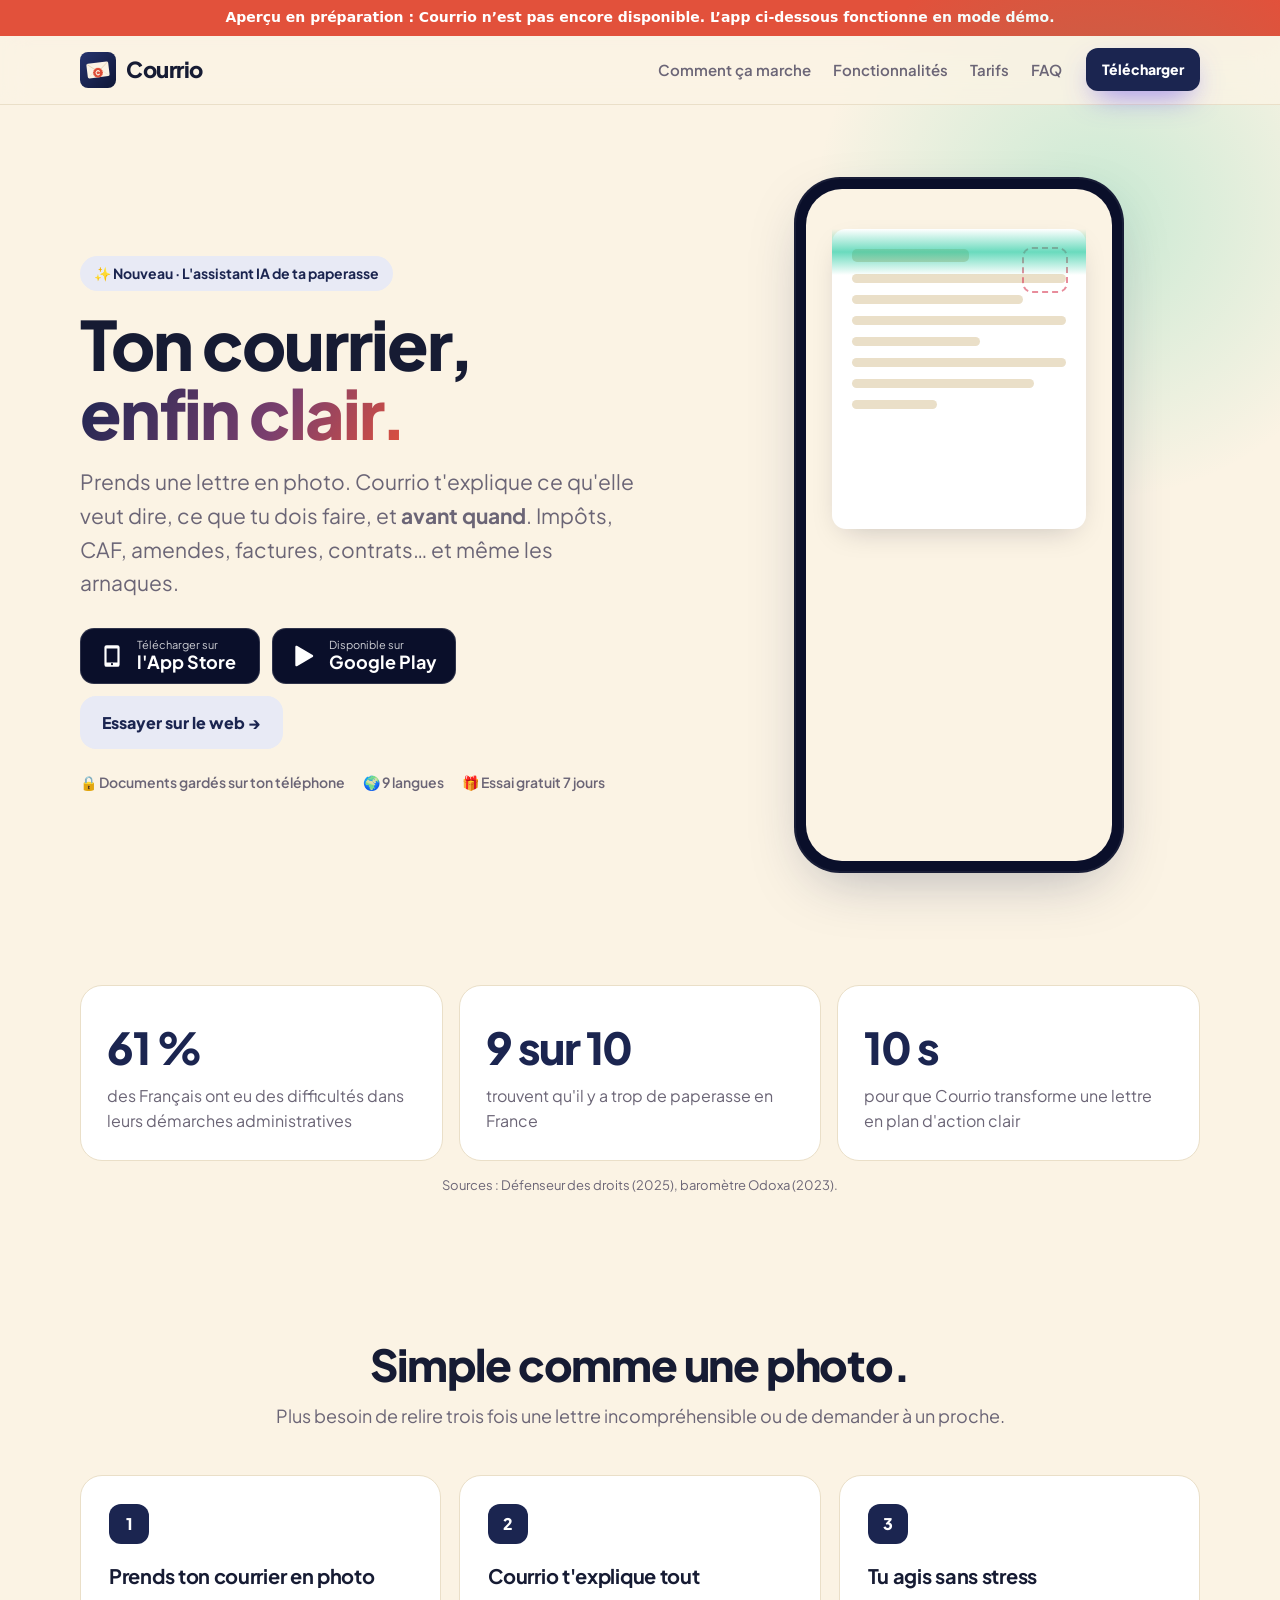
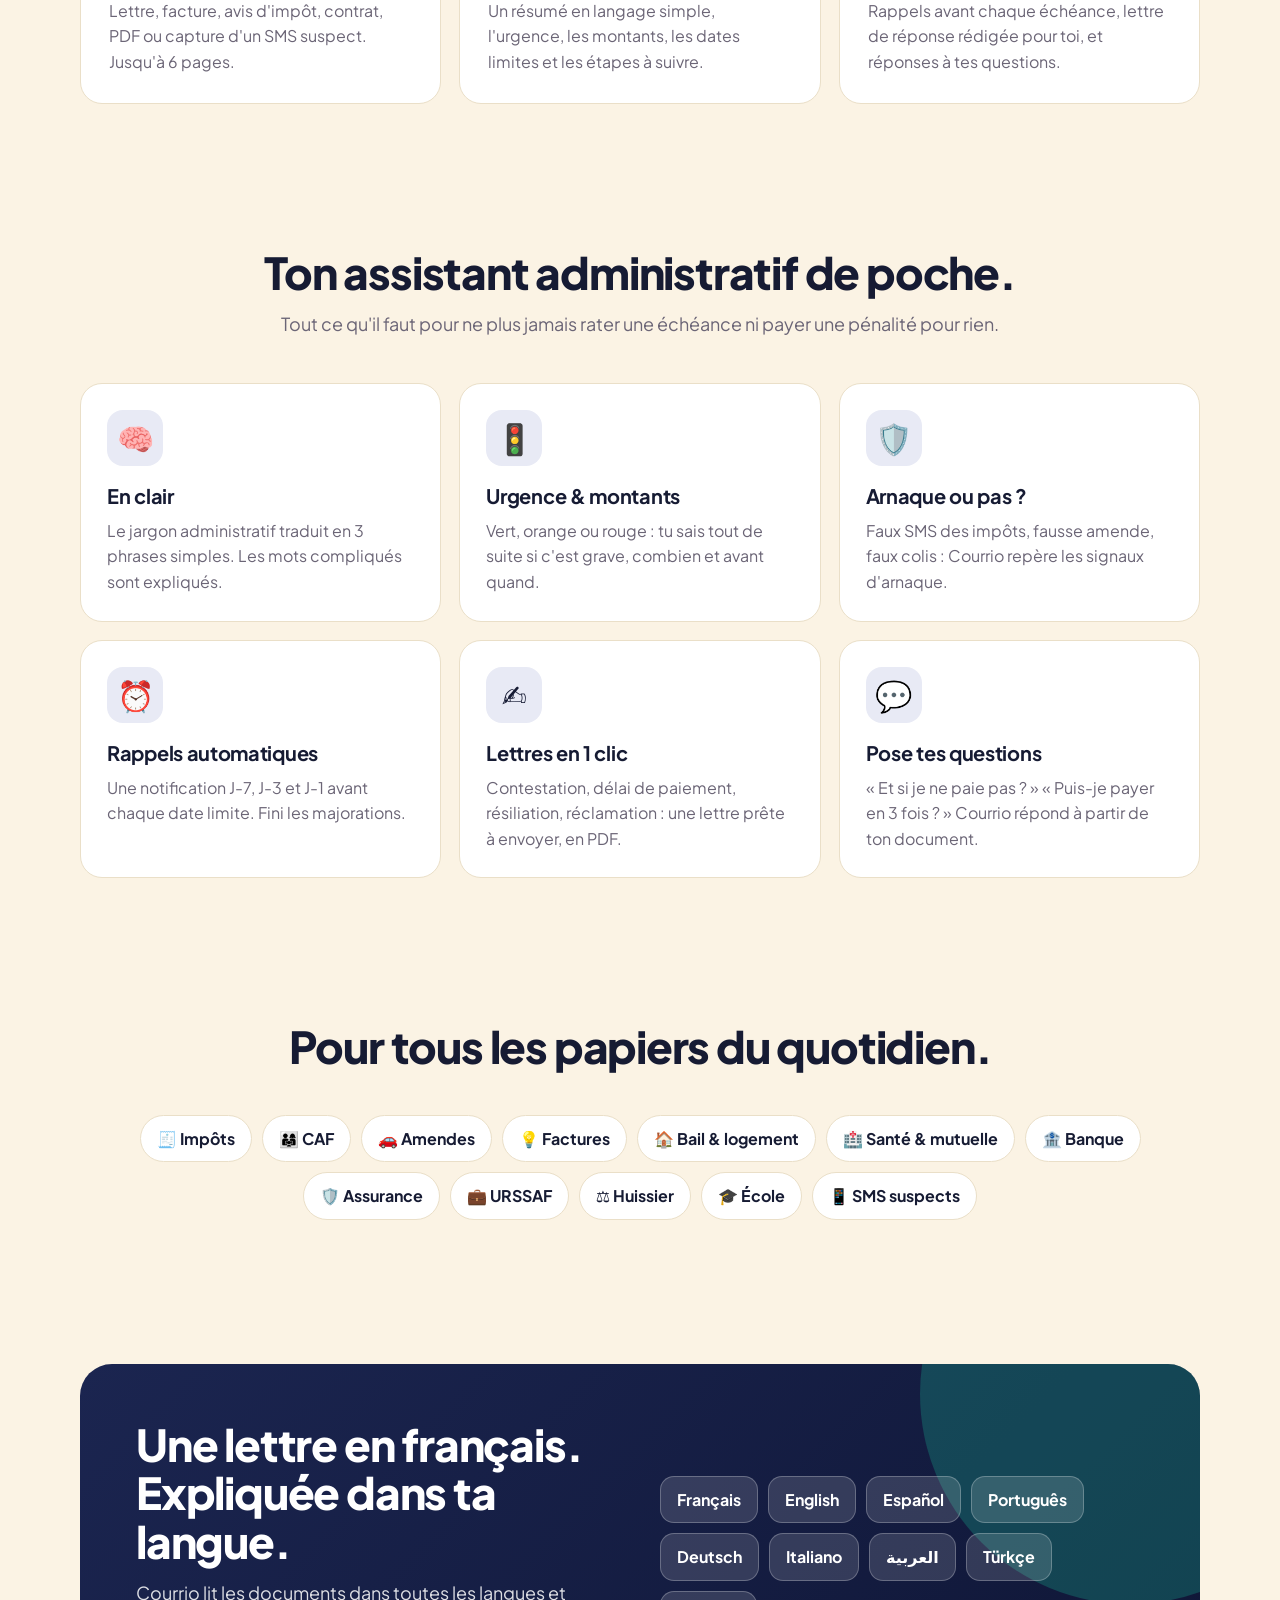
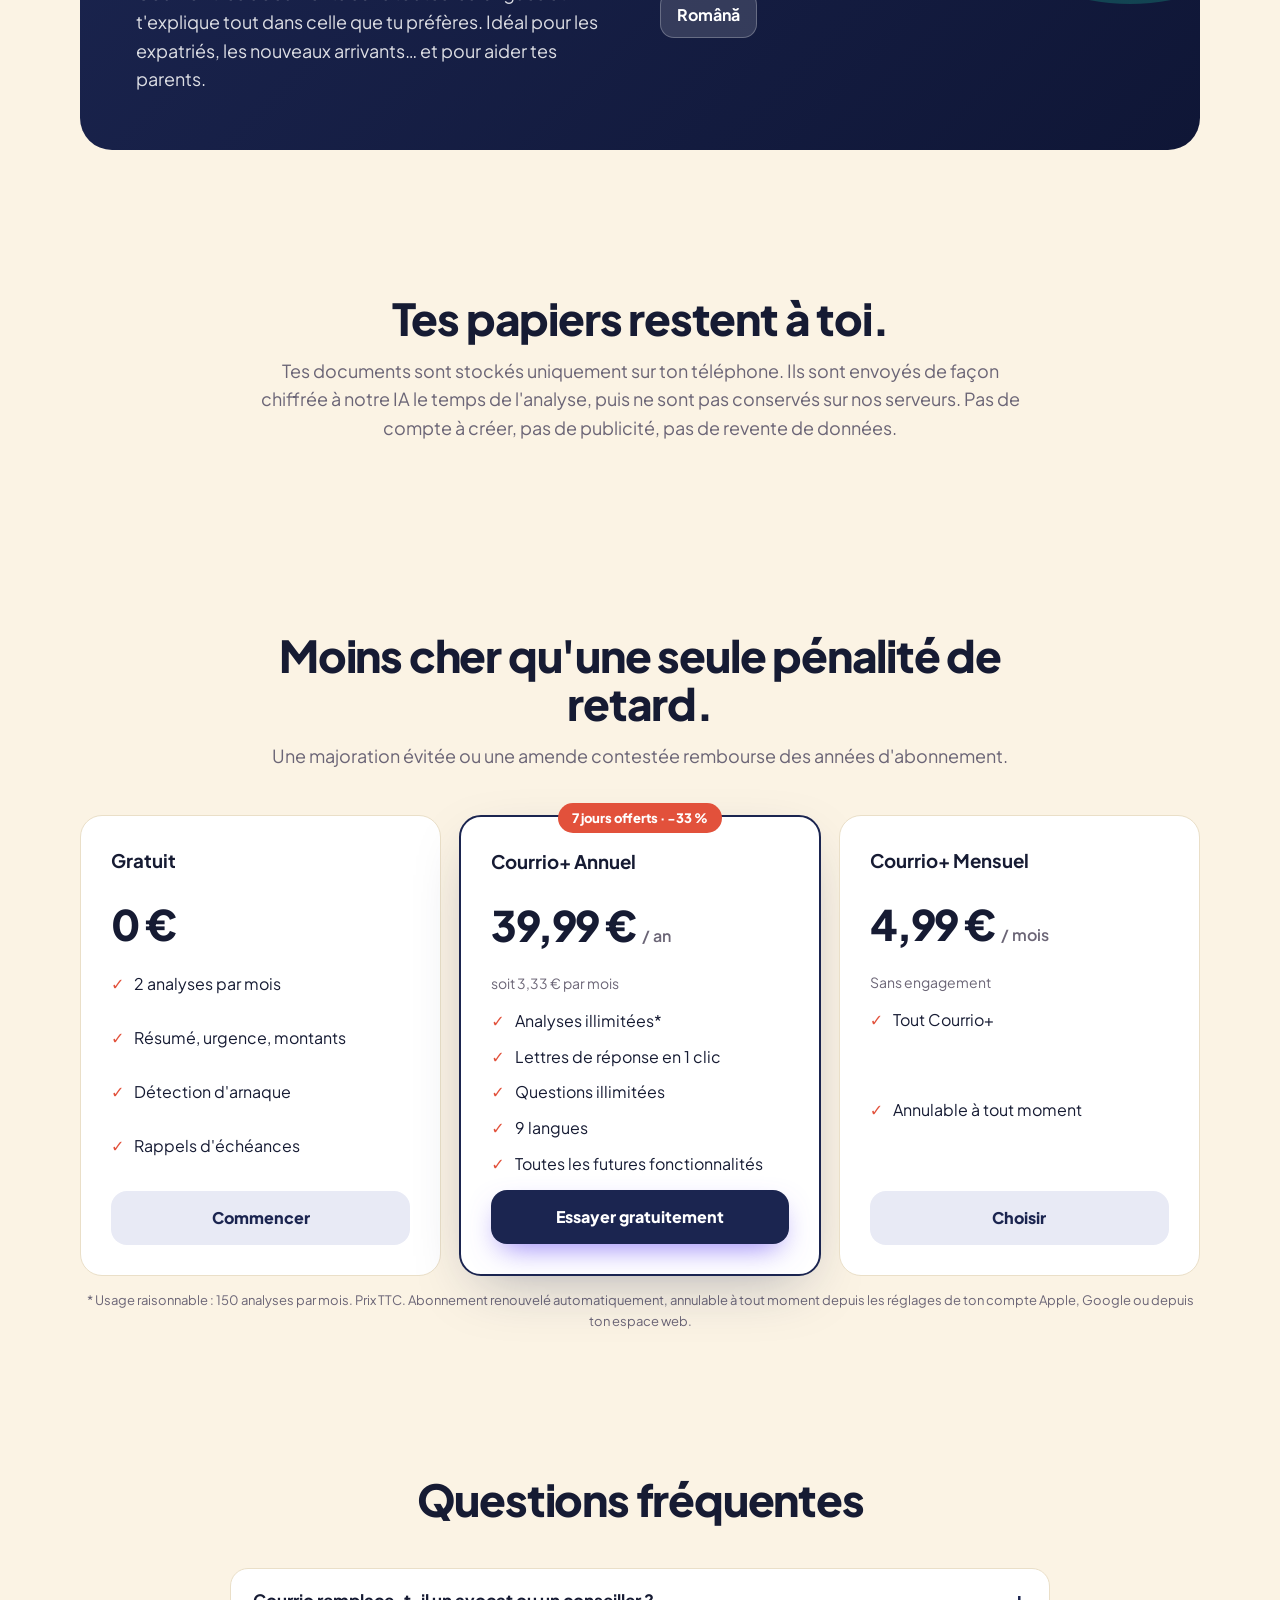
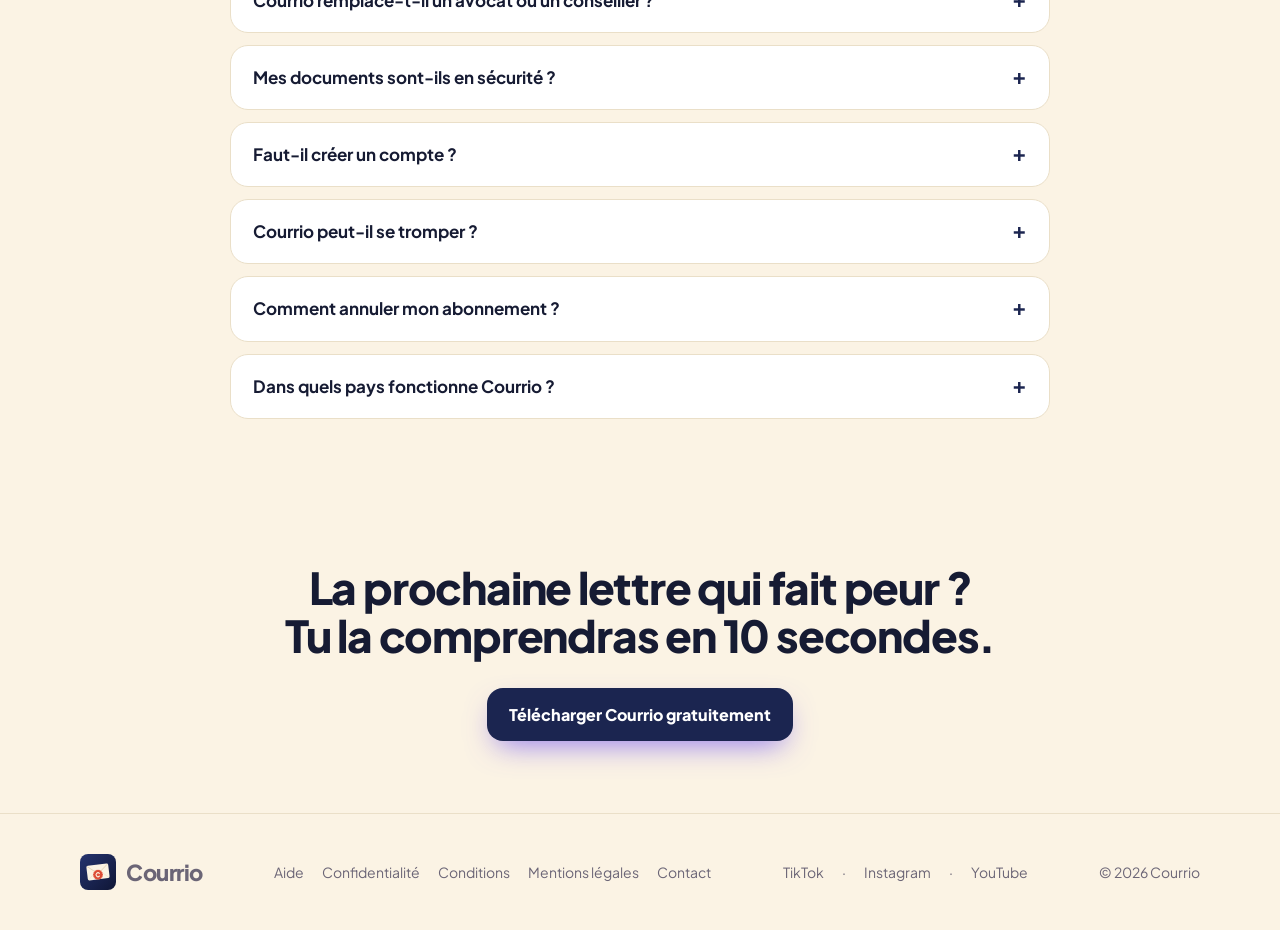
==== index.html @ bc6d3dfc "Aperçu du 31/10/2026 (courrio c8ed101)" ====
<!doctype html>
<html lang="fr">
<head>
  <meta name="robots" content="noindex, nofollow">
  <meta charset="utf-8">
  <meta name="viewport" content="width=device-width, initial-scale=1">
  <title>Courrio — Ton courrier, enfin clair</title>
  <meta name="description" content="Prends ton courrier en photo : Courrio t'explique ce qu'il veut dire, ce que tu dois faire et avant quand. Impôts, CAF, amendes, factures, contrats, arnaques. Rappels et lettres de réponse en 1 clic.">
  <meta name="theme-color" content="#1B2550">
  <link rel="icon" href="assets/logo.svg" type="image/svg+xml">
  <link rel="apple-touch-icon" href="assets/icon-180.png">
  <link rel="canonical" href="https://courrio.app/">
  <meta property="og:type" content="website">
  <meta property="og:title" content="Courrio — Ton courrier, enfin clair">
  <meta property="og:description" content="Une photo de ta lettre, et Courrio t'explique tout en 10 secondes : quoi faire, combien, avant quand. Anti-arnaque inclus.">
  <meta property="og:url" content="https://courrio.app/">
  <meta property="og:image" content="https://courrio.app/assets/og-image.png">
  <meta name="twitter:card" content="summary_large_image">
  <link rel="preconnect" href="https://fonts.googleapis.com">
  <link rel="preconnect" href="https://fonts.gstatic.com" crossorigin>
  <link href="https://fonts.googleapis.com/css2?family=Plus+Jakarta+Sans:wght@400;600;700;800&display=swap" rel="stylesheet">
  <link rel="stylesheet" href="assets/style.css">
  <script type="application/ld+json">
  {
    "@context": "https://schema.org",
    "@type": "SoftwareApplication",
    "name": "Courrio",
    "operatingSystem": "iOS, Android, Web",
    "applicationCategory": "ProductivityApplication",
    "description": "Assistant IA qui explique ton courrier administratif, détecte les arnaques, te rappelle les échéances et rédige tes lettres de réponse.",
    "offers": [
      { "@type": "Offer", "price": "4.99", "priceCurrency": "EUR", "name": "Courrio+ mensuel" },
      { "@type": "Offer", "price": "39.99", "priceCurrency": "EUR", "name": "Courrio+ annuel" }
    ]
  }
  </script>
</head>
<body>
<div style="background:#E2513B;color:#fff;text-align:center;padding:8px 12px;font:600 14px/1.4 system-ui,sans-serif">Aperçu en préparation : Courrio n’est pas encore disponible. L’app ci-dessous fonctionne en mode démo.</div>
  <header class="nav">
    <div class="container">
      <a class="brand" href="./"><img src="assets/logo.svg" alt="">Courrio</a>
      <nav class="nav-links" aria-label="Navigation principale">
        <a href="#comment">Comment ça marche</a>
        <a href="#fonctionnalites">Fonctionnalités</a>
        <a href="#tarifs">Tarifs</a>
        <a href="#faq">FAQ</a>
      </nav>
      <a class="btn btn-primary btn-small" href="#telecharger">Télécharger</a>
    </div>
  </header>

  <main>
    <section class="hero">
      <div class="container">
        <div>
          <span class="eyebrow">✨ Nouveau · L'assistant IA de ta paperasse</span>
          <h1>Ton courrier,<br><em>enfin clair.</em></h1>
          <p class="lead">Prends une lettre en photo. Courrio t'explique ce qu'elle veut dire, ce que tu dois faire, et <strong>avant quand</strong>. Impôts, CAF, amendes, factures, contrats… et même les arnaques.</p>
          <div class="cta-row" id="telecharger">
            <a class="store" href="https://apps.apple.com/app/idXXXXXXXXXX" data-store="ios">
              <svg viewBox="0 0 24 24" fill="currentColor" aria-hidden="true"><path d="M7 2h10a2 2 0 0 1 2 2v16a2 2 0 0 1-2 2H7a2 2 0 0 1-2-2V4a2 2 0 0 1 2-2zm0 3v13h10V5H7zm4 14.5a1 1 0 1 0 2 0 1 1 0 0 0-2 0z"/></svg>
              <span><small>Télécharger sur</small><strong>l'App Store</strong></span>
            </a>
            <a class="store" href="https://play.google.com/store/apps/details?id=com.ovailo.courrio" data-store="android">
              <svg viewBox="0 0 24 24" fill="currentColor" aria-hidden="true"><path d="M4 3.5v17a1 1 0 0 0 1.5.86L20 12.86a1 1 0 0 0 0-1.72L5.5 2.64A1 1 0 0 0 4 3.5z"/></svg>
              <span><small>Disponible sur</small><strong>Google Play</strong></span>
            </a>
            <a class="btn btn-ghost" href="app/">Essayer sur le web →</a>
          </div>
          <div class="trust">
            <span>🔒 Documents gardés sur ton téléphone</span>
            <span>🌍 9 langues</span>
            <span>🎁 Essai gratuit 7 jours</span>
          </div>
        </div>

        <div class="phone" aria-label="Aperçu animé de l'application Courrio">
          <div class="screen">
            <div class="letter" aria-hidden="true">
              <div class="stamp"></div>
              <div class="l h"></div><div class="l"></div><div class="l" style="width:80%"></div><div class="l"></div>
              <div class="l" style="width:60%"></div><div class="l"></div><div class="l" style="width:85%"></div><div class="l" style="width:40%"></div>
            </div>
            <div class="beam" aria-hidden="true"></div>
            <div class="result">
              <div class="card"><span class="pill red">● Urgent</span><b>Avis de contravention</b>Tu as été flashé à 58 km/h au lieu de 50. Paie vite : 90 € au lieu de 135 €.</div>
              <div class="card"><b>À payer</b><span class="amount">90,00 €</span><br>avant le 8 novembre · dans 10 jours</div>
              <div class="card"><b>Ce que tu dois faire</b>✅ Vérifie la photo sur antai.gouv.fr<br>✅ Paie en ligne avec le n° de télépaiement</div>
              <div class="card"><span class="pill green">● Aucun signe d'arnaque</span><b>🔔 Rappel activé</b>J-7, J-3 et J-1</div>
            </div>
          </div>
        </div>
      </div>
    </section>

    <section class="reveal">
      <div class="container">
        <div class="stats">
          <div class="stat"><strong>61 %</strong><span>des Français ont eu des difficultés dans leurs démarches administratives</span></div>
          <div class="stat"><strong>9 sur 10</strong><span>trouvent qu'il y a trop de paperasse en France</span></div>
          <div class="stat"><strong>10 s</strong><span>pour que Courrio transforme une lettre en plan d'action clair</span></div>
        </div>
        <p class="source">Sources : Défenseur des droits (2025), baromètre Odoxa (2023).</p>
      </div>
    </section>

    <section id="comment" class="reveal">
      <div class="container">
        <div class="section-title">
          <h2>Simple comme une photo.</h2>
          <p>Plus besoin de relire trois fois une lettre incompréhensible ou de demander à un proche.</p>
        </div>
        <div class="steps">
          <div class="step"><h3>Prends ton courrier en photo</h3><p>Lettre, facture, avis d'impôt, contrat, PDF ou capture d'un SMS suspect. Jusqu'à 6 pages.</p></div>
          <div class="step"><h3>Courrio t'explique tout</h3><p>Un résumé en langage simple, l'urgence, les montants, les dates limites et les étapes à suivre.</p></div>
          <div class="step"><h3>Tu agis sans stress</h3><p>Rappels avant chaque échéance, lettre de réponse rédigée pour toi, et réponses à tes questions.</p></div>
        </div>
      </div>
    </section>

    <section id="fonctionnalites" class="reveal">
      <div class="container">
        <div class="section-title">
          <h2>Ton assistant administratif de poche.</h2>
          <p>Tout ce qu'il faut pour ne plus jamais rater une échéance ni payer une pénalité pour rien.</p>
        </div>
        <div class="features">
          <div class="feature"><div class="ico">🧠</div><h3>En clair</h3><p>Le jargon administratif traduit en 3 phrases simples. Les mots compliqués sont expliqués.</p></div>
          <div class="feature"><div class="ico">🚦</div><h3>Urgence & montants</h3><p>Vert, orange ou rouge : tu sais tout de suite si c'est grave, combien et avant quand.</p></div>
          <div class="feature"><div class="ico">🛡️</div><h3>Arnaque ou pas ?</h3><p>Faux SMS des impôts, fausse amende, faux colis : Courrio repère les signaux d'arnaque.</p></div>
          <div class="feature"><div class="ico">⏰</div><h3>Rappels automatiques</h3><p>Une notification J-7, J-3 et J-1 avant chaque date limite. Fini les majorations.</p></div>
          <div class="feature"><div class="ico">✍️</div><h3>Lettres en 1 clic</h3><p>Contestation, délai de paiement, résiliation, réclamation : une lettre prête à envoyer, en PDF.</p></div>
          <div class="feature"><div class="ico">💬</div><h3>Pose tes questions</h3><p>« Et si je ne paie pas ? » « Puis-je payer en 3 fois ? » Courrio répond à partir de ton document.</p></div>
        </div>
      </div>
    </section>

    <section class="reveal">
      <div class="container">
        <div class="section-title">
          <h2>Pour tous les papiers du quotidien.</h2>
        </div>
        <div class="chips">
          <span class="chip">🧾 Impôts</span><span class="chip">👨‍👩‍👧 CAF</span><span class="chip">🚗 Amendes</span><span class="chip">💡 Factures</span>
          <span class="chip">🏠 Bail & logement</span><span class="chip">🏥 Santé & mutuelle</span><span class="chip">🏦 Banque</span><span class="chip">🛡️ Assurance</span>
          <span class="chip">💼 URSSAF</span><span class="chip">⚖️ Huissier</span><span class="chip">🎓 École</span><span class="chip">📱 SMS suspects</span>
        </div>
      </div>
    </section>

    <section class="reveal">
      <div class="container">
        <div class="band">
          <div>
            <h2>Une lettre en français. Expliquée dans ta langue.</h2>
            <p>Courrio lit les documents dans toutes les langues et t'explique tout dans celle que tu préfères. Idéal pour les expatriés, les nouveaux arrivants… et pour aider tes parents.</p>
          </div>
          <div class="langs">
            <span>Français</span><span>English</span><span>Español</span><span>Português</span><span>Deutsch</span>
            <span>Italiano</span><span>العربية</span><span>Türkçe</span><span>Română</span>
          </div>
        </div>
      </div>
    </section>

    <section class="reveal">
      <div class="container">
        <div class="section-title">
          <h2>Tes papiers restent à toi.</h2>
          <p>Tes documents sont stockés uniquement sur ton téléphone. Ils sont envoyés de façon chiffrée à notre IA le temps de l'analyse, puis ne sont pas conservés sur nos serveurs. Pas de compte à créer, pas de publicité, pas de revente de données.</p>
        </div>
      </div>
    </section>

    <section id="tarifs" class="reveal">
      <div class="container">
        <div class="section-title">
          <h2>Moins cher qu'une seule pénalité de retard.</h2>
          <p>Une majoration évitée ou une amende contestée rembourse des années d'abonnement.</p>
        </div>
        <div class="pricing">
          <div class="plan">
            <h3>Gratuit</h3>
            <div class="price">0 €</div>
            <ul><li>2 analyses par mois</li><li>Résumé, urgence, montants</li><li>Détection d'arnaque</li><li>Rappels d'échéances</li></ul>
            <a class="btn btn-ghost" href="#telecharger">Commencer</a>
          </div>
          <div class="plan best">
            <span class="tag">7 jours offerts · −33 %</span>
            <h3>Courrio+ Annuel</h3>
            <div class="price">39,99 € <small>/ an</small></div>
            <p class="muted">soit 3,33 € par mois</p>
            <ul><li>Analyses illimitées*</li><li>Lettres de réponse en 1 clic</li><li>Questions illimitées</li><li>9 langues</li><li>Toutes les futures fonctionnalités</li></ul>
            <a class="btn btn-primary" href="#telecharger">Essayer gratuitement</a>
          </div>
          <div class="plan">
            <h3>Courrio+ Mensuel</h3>
            <div class="price">4,99 € <small>/ mois</small></div>
            <p class="muted">Sans engagement</p>
            <ul><li>Tout Courrio+</li><li>Annulable à tout moment</li></ul>
            <a class="btn btn-ghost" href="#telecharger">Choisir</a>
          </div>
        </div>
        <p class="source">* Usage raisonnable : 150 analyses par mois. Prix TTC. Abonnement renouvelé automatiquement, annulable à tout moment depuis les réglages de ton compte Apple, Google ou depuis ton espace web.</p>
      </div>
    </section>

    <section id="faq" class="reveal">
      <div class="container">
        <div class="section-title"><h2>Questions fréquentes</h2></div>
        <div class="faq">
          <details><summary>Courrio remplace-t-il un avocat ou un conseiller ?</summary><p>Non. Courrio t'aide à comprendre tes documents et à agir, mais ne donne pas de conseil juridique. Pour les situations graves (tribunal, dettes importantes, titre de séjour), Courrio t'oriente vers les bons interlocuteurs gratuits comme France Services.</p></details>
          <details><summary>Mes documents sont-ils en sécurité ?</summary><p>Oui. Ils restent sur ton téléphone. Lors d'une analyse, l'image est envoyée de façon chiffrée à notre fournisseur d'IA, qui ne l'utilise pas pour entraîner ses modèles, et nous ne la conservons pas sur nos serveurs.</p></details>
          <details><summary>Faut-il créer un compte ?</summary><p>Non, tu peux commencer immédiatement. Ton abonnement est lié à ton compte Apple ou Google, et tu peux le restaurer sur un nouvel appareil.</p></details>
          <details><summary>Courrio peut-il se tromper ?</summary><p>Comme toute IA, Courrio peut faire des erreurs, surtout si la photo est floue. Il indique son niveau de confiance et ce qu'il faut vérifier. Vérifie toujours les dates et montants importants sur le document original.</p></details>
          <details><summary>Comment annuler mon abonnement ?</summary><p>En deux clics dans les réglages de ton compte Apple (Abonnements) ou Google Play (Paiements et abonnements). Sur le web, depuis le lien reçu par e-mail. Tu gardes l'accès jusqu'à la fin de la période payée.</p></details>
          <details><summary>Dans quels pays fonctionne Courrio ?</summary><p>Courrio est optimisé pour les courriers français, belges, suisses et canadiens, mais comprend les documents de tous les pays et dans toutes les langues.</p></details>
        </div>
      </div>
    </section>

    <section class="final reveal">
      <div class="container">
        <h2>La prochaine lettre qui fait peur ?<br>Tu la comprendras en 10 secondes.</h2>
        <div class="cta-row">
          <a class="btn btn-primary" href="#telecharger">Télécharger Courrio gratuitement</a>
        </div>
      </div>
    </section>
  </main>

  <footer>
    <div class="container">
      <a class="brand" href="./"><img src="assets/logo.svg" alt="">Courrio</a>
      <nav aria-label="Liens légaux">
        <a href="aide.html">Aide</a>
        <a href="confidentialite.html">Confidentialité</a>
        <a href="conditions.html">Conditions</a>
        <a href="mentions-legales.html">Mentions légales</a>
        <a href="mailto:support@courrio.app">Contact</a>
      </nav>
      <nav class="socials-text" aria-label="Réseaux sociaux">
        <a href="https://www.tiktok.com/@courrio.app">TikTok</a> ·
        <a href="https://www.instagram.com/courrio.app">Instagram</a> ·
        <a href="https://www.youtube.com/@courrioapp">YouTube</a>
      </nav>
      <span>© 2026 Courrio</span>
    </div>
  </footer>

  <script>
    // Reveal sections on scroll.
    const io = new IntersectionObserver((entries) => {
      entries.forEach((e) => { if (e.isIntersecting) { e.target.classList.add('in'); io.unobserve(e.target); } });
    }, { threshold: 0.12 });
    document.querySelectorAll('.reveal').forEach((el) => io.observe(el));

    // Point visitors to the right store for their phone.
    const ua = navigator.userAgent;
    const platform = /iPhone|iPad|iPod/.test(ua) ? 'ios' : /Android/.test(ua) ? 'android' : null;
    if (platform) document.querySelectorAll('[data-store]').forEach((a) => { if (a.dataset.store !== platform) a.style.display = 'none'; });
  </script>
</body>
</html>
---- assets/style.css ----
:root {
  --encre: #1b2550;
  --encre-deep: #0f1636;
  --encre-soft: #e8eaf5;
  --cire: #e2513b;
  --amber: #f2a33a;
  --coral: #d9415a;
  --bg: #fbf3e4;
  --surface: #ffffff;
  --surface-alt: #f5ebd9;
  --border: #eadfc8;
  --text: #161b33;
  --muted: #6b6576;
  --shadow: 0 20px 60px -20px rgba(27, 37, 80, 0.35);
  --radius: 22px;
  color-scheme: light;
}

@media (prefers-color-scheme: dark) {
  :root {
    --bg: #0a0f2a;
    --surface: #141a3a;
    --surface-alt: #1c2350;
    --border: #273061;
    --text: #f7f1e6;
    --muted: #a9adc8;
    --encre-soft: #232b5a;
    --shadow: 0 20px 60px -20px rgba(0, 0, 0, 0.6);
    color-scheme: dark;
  }
}

* { box-sizing: border-box; margin: 0; padding: 0; }
html { scroll-behavior: smooth; }
body {
  font-family: 'Plus Jakarta Sans', system-ui, -apple-system, 'Segoe UI', Roboto, sans-serif;
  background: var(--bg);
  color: var(--text);
  line-height: 1.6;
  -webkit-font-smoothing: antialiased;
  overflow-x: hidden;
}
a { color: inherit; }
img { max-width: 100%; display: block; }
.container { width: min(1120px, 100% - 32px); margin-inline: auto; }

/* Nav */
.nav { position: sticky; top: 0; z-index: 20; backdrop-filter: blur(14px); background: color-mix(in srgb, var(--bg) 82%, transparent); border-bottom: 1px solid var(--border); }
.nav .container { display: flex; align-items: center; gap: 24px; height: 68px; }
.brand { display: flex; align-items: center; gap: 10px; font-weight: 800; font-size: 22px; text-decoration: none; letter-spacing: -0.5px; }
.brand img { width: 36px; height: 36px; }
.nav-links { display: flex; gap: 22px; margin-left: auto; }
.nav-links a { text-decoration: none; color: var(--muted); font-weight: 600; font-size: 15px; }
.nav-links a:hover { color: var(--text); }
@media (max-width: 760px) { .nav-links { display: none; } .nav .btn { margin-left: auto; } }

/* Buttons */
.btn { display: inline-flex; align-items: center; justify-content: center; gap: 10px; padding: 14px 22px; border-radius: 16px; font-weight: 800; font-size: 16px; text-decoration: none; border: 0; cursor: pointer; transition: transform 0.15s ease, box-shadow 0.15s ease; }
.btn:hover { transform: translateY(-2px); }
.btn-primary { background: var(--encre); color: #fff; box-shadow: 0 12px 30px -10px rgba(91, 61, 245, 0.7); }
.btn-ghost { background: var(--encre-soft); color: var(--encre); }
@media (prefers-color-scheme: dark) { .btn-ghost { color: #f2a08f; } }
.btn-small { padding: 10px 16px; font-size: 14px; border-radius: 12px; }

.store { display: inline-flex; align-items: center; gap: 12px; padding: 10px 18px; border-radius: 14px; background: #0a0f2a; color: #fff; text-decoration: none; border: 1px solid rgba(255, 255, 255, 0.15); min-width: 180px; }
.store svg { width: 26px; height: 26px; flex-shrink: 0; }
.store small { display: block; font-size: 11px; opacity: 0.8; line-height: 1.1; }
.store strong { display: block; font-size: 18px; line-height: 1.2; }

/* Hero */
.hero { padding: 72px 0 40px; position: relative; }
.hero::before { content: ''; position: absolute; inset: -200px -10% auto auto; width: 620px; height: 620px; background: radial-gradient(circle, rgba(25, 199, 154, 0.22), transparent 65%); pointer-events: none; }
.hero .container { display: grid; grid-template-columns: 1.1fr 0.9fr; gap: 48px; align-items: center; }
@media (max-width: 900px) { .hero .container { grid-template-columns: 1fr; } .hero { padding-top: 40px; } }
.eyebrow { display: inline-flex; align-items: center; gap: 8px; padding: 6px 14px; border-radius: 999px; background: var(--encre-soft); color: var(--encre); font-weight: 700; font-size: 14px; }
@media (prefers-color-scheme: dark) { .eyebrow { color: #f2a08f; } }
h1 { font-size: clamp(40px, 7vw, 68px); line-height: 1.02; letter-spacing: -2px; font-weight: 800; margin: 18px 0; }
h1 em { font-style: normal; background: linear-gradient(120deg, var(--encre), #7a3f6e 60%, var(--cire)); -webkit-background-clip: text; background-clip: text; color: transparent; }
.lead { font-size: clamp(18px, 2.2vw, 21px); color: var(--muted); max-width: 560px; }
.cta-row { display: flex; flex-wrap: wrap; gap: 12px; margin-top: 28px; }
.trust { display: flex; flex-wrap: wrap; gap: 18px; margin-top: 22px; color: var(--muted); font-size: 14px; font-weight: 600; }

/* Phone mockup with motion */
.phone { width: min(330px, 100%); margin-inline: auto; aspect-ratio: 9 / 19; border-radius: 46px; background: #0a0f2a; padding: 12px; box-shadow: var(--shadow), 0 0 0 2px rgba(255, 255, 255, 0.06) inset; position: relative; }
.screen { width: 100%; height: 100%; border-radius: 36px; background: #fbf3e4; overflow: hidden; position: relative; color: #161b33; }
.screen .letter { position: absolute; inset: 40px 26px auto; height: 300px; background: #fff; border-radius: 14px; padding: 20px; box-shadow: 0 10px 30px -12px rgba(20, 17, 43, 0.25); animation: letterOut 9s infinite; }
.letter .l { height: 9px; border-radius: 5px; background: #eadfc8; margin-bottom: 12px; }
.letter .l.h { width: 55%; height: 13px; background: #e5d6bc; }
.letter .stamp { position: absolute; right: 18px; top: 18px; width: 46px; height: 46px; border-radius: 10px; border: 2px dashed #d9415a; opacity: 0.6; }
.beam { position: absolute; left: 26px; right: 26px; top: 40px; height: 46px; background: linear-gradient(transparent, rgba(25, 199, 154, 0.65), transparent); animation: scan 9s infinite; }
.result { position: absolute; inset: 30px 18px; display: flex; flex-direction: column; gap: 10px; }
.card { background: #fff; border-radius: 16px; padding: 14px; box-shadow: 0 8px 22px -12px rgba(20, 17, 43, 0.3); opacity: 0; transform: translateY(18px); animation: cardIn 9s infinite; font-size: 13px; line-height: 1.4; }
.card b { display: block; font-size: 14px; margin-bottom: 2px; }
.card:nth-child(2) { animation-delay: 0.25s; }
.card:nth-child(3) { animation-delay: 0.5s; }
.card:nth-child(4) { animation-delay: 0.75s; }
.pill { display: inline-block; font-weight: 800; font-size: 11px; padding: 3px 9px; border-radius: 999px; margin-bottom: 6px; }
.pill.red { background: #ffe3e4; color: #e03e44; }
.pill.green { background: #d9f7ee; color: #0f9b77; }
.amount { font-size: 22px; font-weight: 800; color: #1b2550; }
@keyframes scan { 0%, 4% { transform: translateY(0); opacity: 0; } 8% { opacity: 1; } 30% { transform: translateY(250px); opacity: 1; } 36%, 100% { transform: translateY(250px); opacity: 0; } }
@keyframes letterOut { 0%, 34% { opacity: 1; transform: scale(1); } 40%, 92% { opacity: 0; transform: scale(0.92); } 100% { opacity: 1; transform: scale(1); } }
@keyframes cardIn { 0%, 38% { opacity: 0; transform: translateY(18px); } 44%, 90% { opacity: 1; transform: translateY(0); } 96%, 100% { opacity: 0; transform: translateY(-8px); } }
@media (prefers-reduced-motion: reduce) { .beam, .letter, .card { animation: none; } .letter, .beam { display: none; } .card { opacity: 1; transform: none; } }

/* Sections */
section { padding: 72px 0; }
.section-title { text-align: center; max-width: 760px; margin: 0 auto 44px; }
h2 { font-size: clamp(30px, 4.5vw, 44px); line-height: 1.1; letter-spacing: -1.2px; font-weight: 800; margin-bottom: 14px; }
.section-title p { color: var(--muted); font-size: 18px; }

.stats { display: grid; grid-template-columns: repeat(3, 1fr); gap: 16px; }
@media (max-width: 760px) { .stats { grid-template-columns: 1fr; } }
.stat { background: var(--surface); border: 1px solid var(--border); border-radius: var(--radius); padding: 26px; }
.stat strong { display: block; font-size: 44px; font-weight: 800; letter-spacing: -1.5px; color: var(--encre); }
@media (prefers-color-scheme: dark) { .stat strong { color: #9b85ff; } }
.stat span { color: var(--muted); }
.source { text-align: center; color: var(--muted); font-size: 13px; margin-top: 14px; }

.steps { display: grid; grid-template-columns: repeat(3, 1fr); gap: 18px; counter-reset: step; }
@media (max-width: 860px) { .steps { grid-template-columns: 1fr; } }
.step { background: var(--surface); border: 1px solid var(--border); border-radius: var(--radius); padding: 28px; position: relative; }
.step::before { counter-increment: step; content: counter(step); display: grid; place-items: center; width: 40px; height: 40px; border-radius: 12px; background: var(--encre); color: #fff; font-weight: 800; margin-bottom: 16px; }
.step h3, .feature h3 { font-size: 20px; margin-bottom: 6px; letter-spacing: -0.3px; }
.step p, .feature p { color: var(--muted); }

.features { display: grid; grid-template-columns: repeat(3, 1fr); gap: 18px; }
@media (max-width: 960px) { .features { grid-template-columns: repeat(2, 1fr); } }
@media (max-width: 620px) { .features { grid-template-columns: 1fr; } }
.feature { background: var(--surface); border: 1px solid var(--border); border-radius: var(--radius); padding: 26px; transition: transform 0.2s ease, box-shadow 0.2s ease; }
.feature:hover { transform: translateY(-4px); box-shadow: var(--shadow); }
.feature .ico { font-size: 30px; width: 56px; height: 56px; display: grid; place-items: center; border-radius: 16px; background: var(--encre-soft); margin-bottom: 14px; }

.chips { display: flex; flex-wrap: wrap; gap: 10px; justify-content: center; }
.chip { padding: 10px 16px; border-radius: 999px; background: var(--surface); border: 1px solid var(--border); font-weight: 700; }

.band { background: linear-gradient(135deg, var(--encre), var(--encre-deep)); color: #fff; border-radius: 32px; padding: 56px; display: grid; grid-template-columns: 1fr 1fr; gap: 40px; align-items: center; position: relative; overflow: hidden; }
.band::after { content: ''; position: absolute; width: 420px; height: 420px; border-radius: 50%; background: rgba(25, 199, 154, 0.25); right: -140px; top: -180px; }
.band p { color: rgba(255, 255, 255, 0.85); font-size: 18px; }
.band h2 { color: #fff; }
.langs { display: flex; flex-wrap: wrap; gap: 10px; position: relative; z-index: 1; }
.langs span { background: rgba(255, 255, 255, 0.14); border: 1px solid rgba(255, 255, 255, 0.25); padding: 10px 16px; border-radius: 14px; font-weight: 700; }
@media (max-width: 860px) { .band { grid-template-columns: 1fr; padding: 36px 24px; } }

.pricing { display: grid; grid-template-columns: repeat(3, 1fr); gap: 18px; align-items: stretch; }
@media (max-width: 960px) { .pricing { grid-template-columns: 1fr; max-width: 480px; margin-inline: auto; } }
.plan { background: var(--surface); border: 1px solid var(--border); border-radius: var(--radius); padding: 30px; display: flex; flex-direction: column; gap: 14px; position: relative; }
.plan.best { border: 2.5px solid var(--encre); box-shadow: var(--shadow); }
.plan .tag { position: absolute; top: -14px; left: 50%; transform: translateX(-50%); background: var(--cire); color: #fff; font-weight: 800; font-size: 13px; padding: 5px 14px; border-radius: 999px; white-space: nowrap; }
.plan .price { font-size: 42px; font-weight: 800; letter-spacing: -1.5px; }
.plan .price small { font-size: 16px; color: var(--muted); font-weight: 600; letter-spacing: 0; }
.plan ul { list-style: none; display: grid; gap: 10px; flex: 1; }
.plan li::before { content: '✓'; color: var(--cire); font-weight: 900; margin-right: 10px; }
.plan .muted { color: var(--muted); font-size: 14px; }

.faq { max-width: 820px; margin-inline: auto; display: grid; gap: 12px; }
details { background: var(--surface); border: 1px solid var(--border); border-radius: 18px; padding: 18px 22px; }
summary { cursor: pointer; font-weight: 700; font-size: 17px; list-style: none; display: flex; justify-content: space-between; gap: 12px; }
summary::after { content: '+'; color: var(--encre); font-size: 22px; line-height: 1; }
details[open] summary::after { content: '–'; }
details p { color: var(--muted); margin-top: 10px; }

.final { text-align: center; }
.final .cta-row { justify-content: center; }

footer { border-top: 1px solid var(--border); padding: 40px 0; color: var(--muted); font-size: 14px; }
footer .container { display: flex; flex-wrap: wrap; gap: 24px; justify-content: space-between; align-items: center; }
footer nav { display: flex; flex-wrap: wrap; gap: 18px; }
footer a { text-decoration: none; }
footer a:hover { color: var(--text); }
.socials { display: flex; gap: 12px; }
.socials a { width: 40px; height: 40px; display: grid; place-items: center; border-radius: 12px; background: var(--surface); border: 1px solid var(--border); }
.socials svg { width: 18px; height: 18px; fill: currentColor; }

/* Reveal on scroll */
.reveal { opacity: 0; transform: translateY(24px); transition: opacity 0.7s ease, transform 0.7s ease; }
.reveal.in { opacity: 1; transform: none; }
@media (prefers-reduced-motion: reduce) { .reveal { opacity: 1; transform: none; transition: none; } }

/* Legal pages */
.legal { max-width: 820px; margin: 0 auto; padding: 56px 0 80px; }
.legal h1 { font-size: clamp(32px, 5vw, 46px); letter-spacing: -1px; }
.legal h2 { font-size: 24px; letter-spacing: -0.4px; margin: 34px 0 10px; }
.legal p, .legal li { color: var(--muted); margin-bottom: 10px; }
.legal ul { padding-left: 22px; }
.legal .note { background: var(--encre-soft); border-radius: 14px; padding: 14px 18px; color: var(--text); font-size: 15px; }
.legal table { width: 100%; border-collapse: collapse; margin: 12px 0; font-size: 15px; }
.legal th, .legal td { border: 1px solid var(--border); padding: 10px; text-align: left; vertical-align: top; color: var(--muted); }
.legal th { color: var(--text); background: var(--surface); }
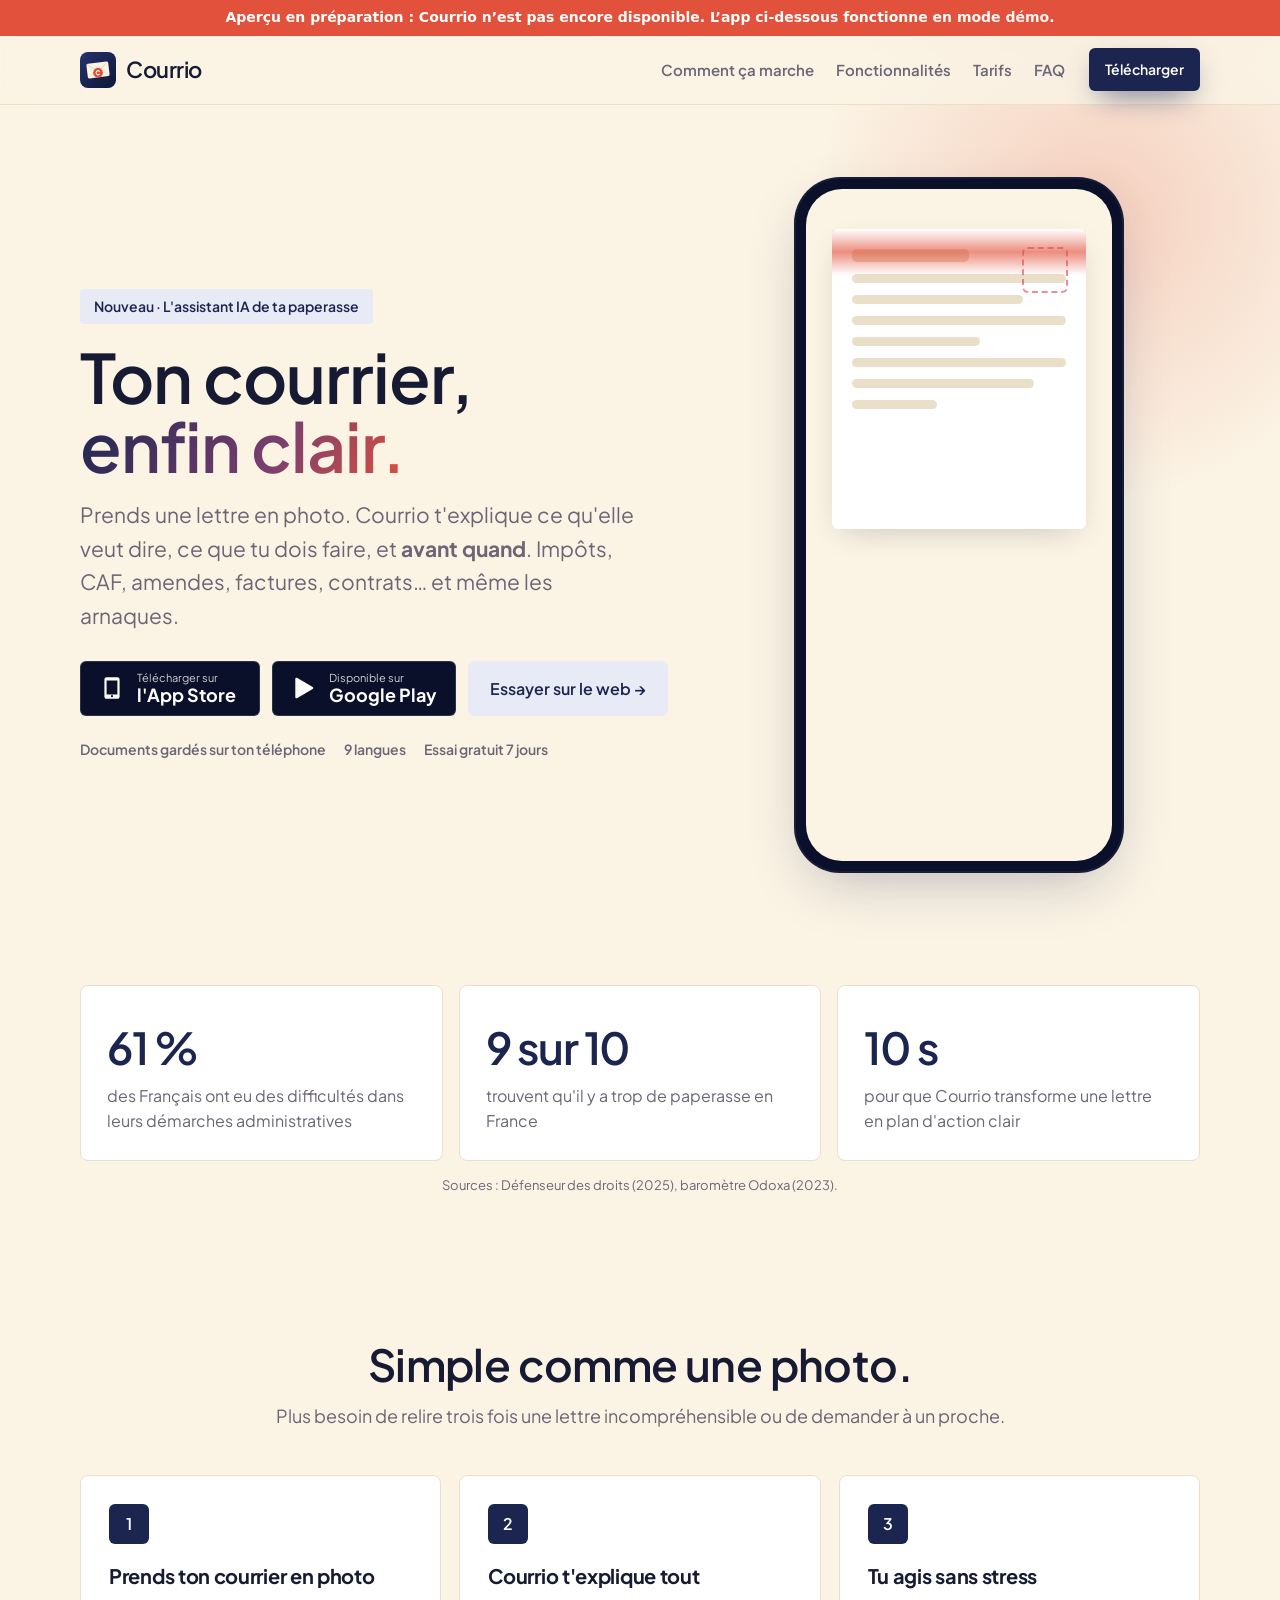
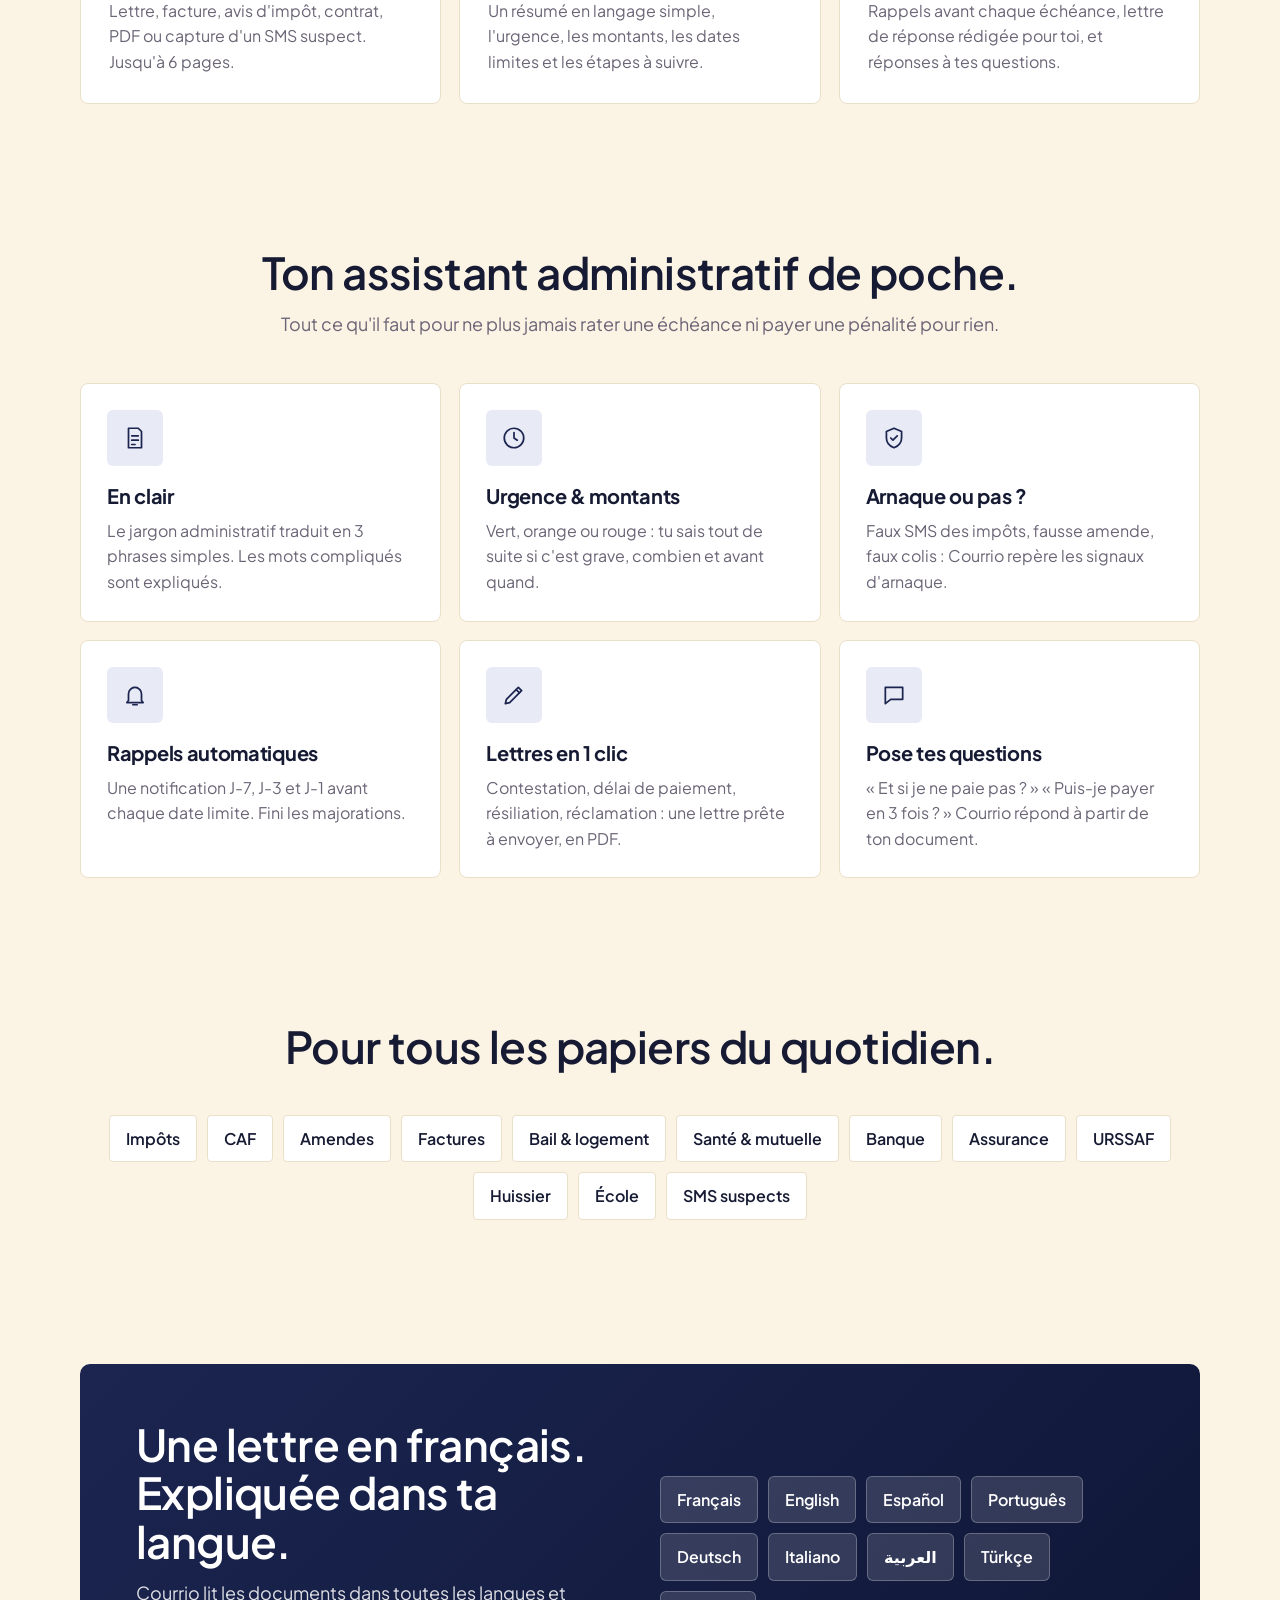
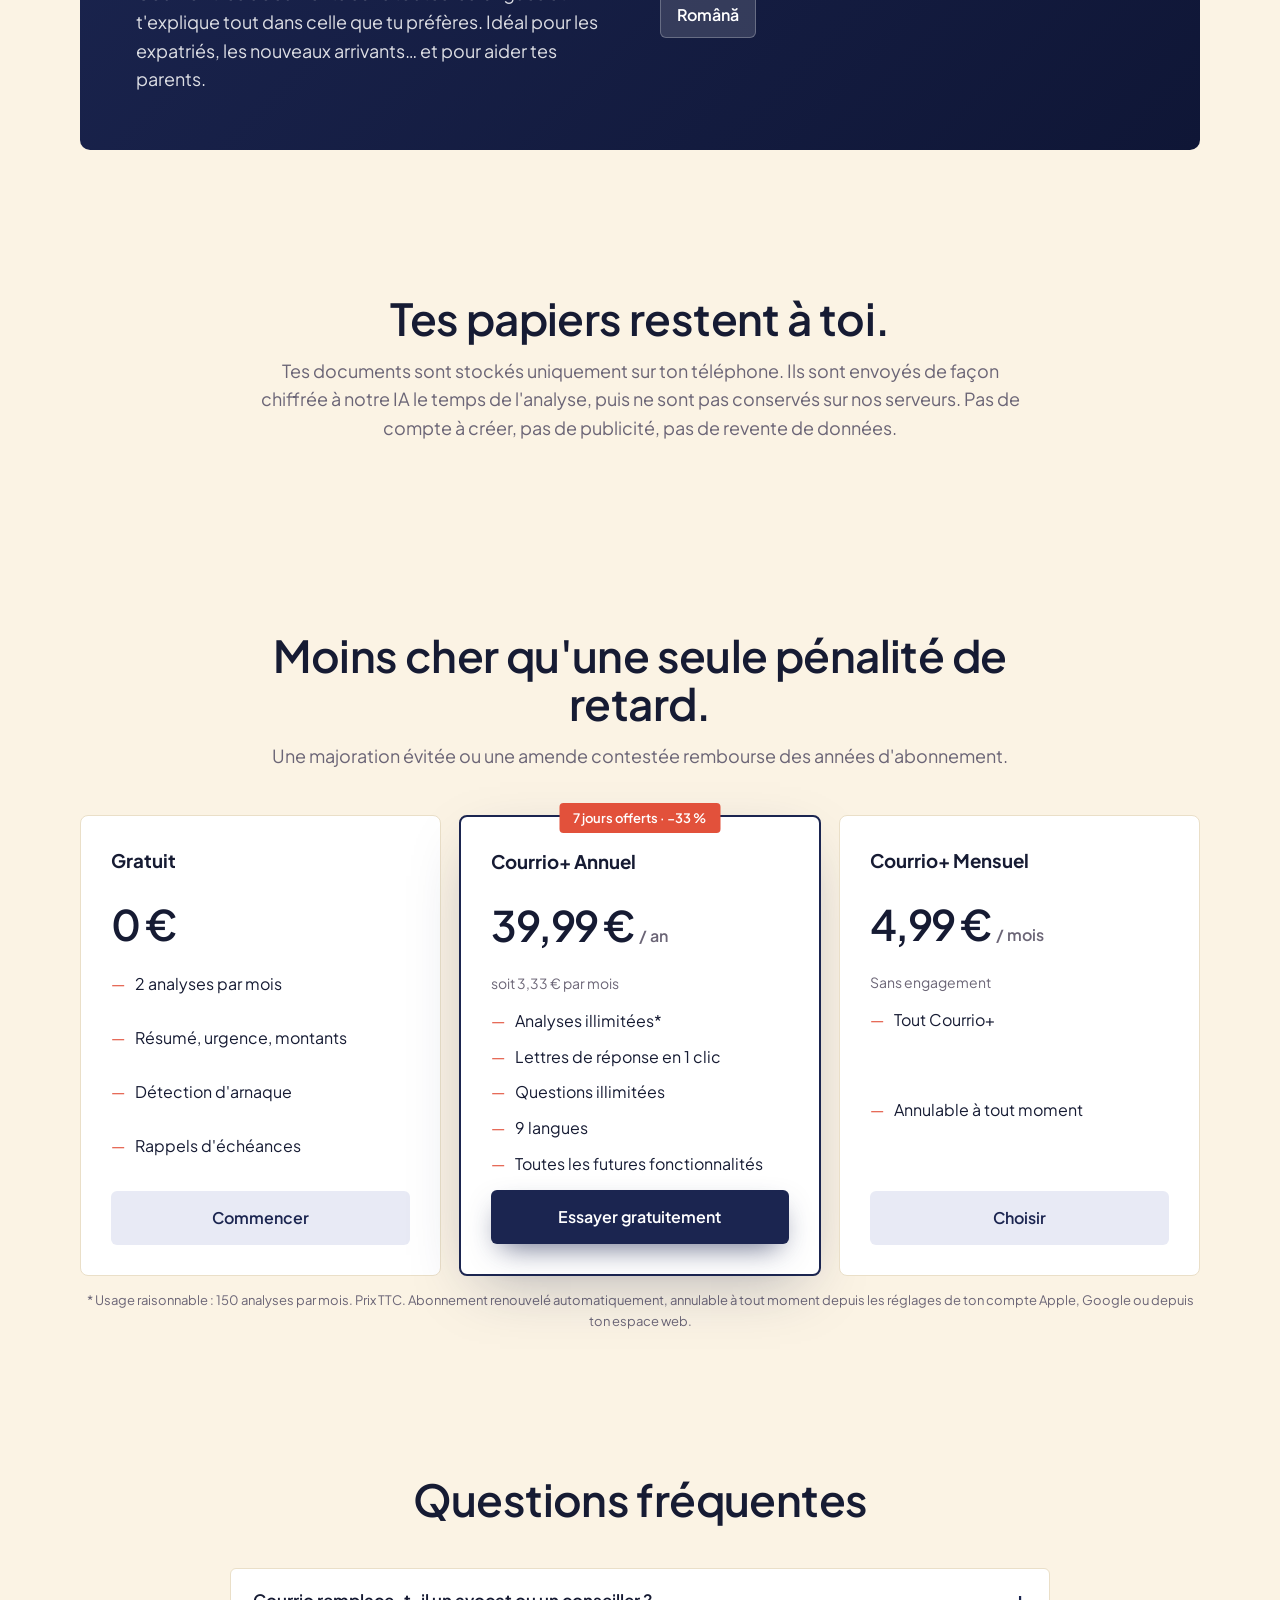
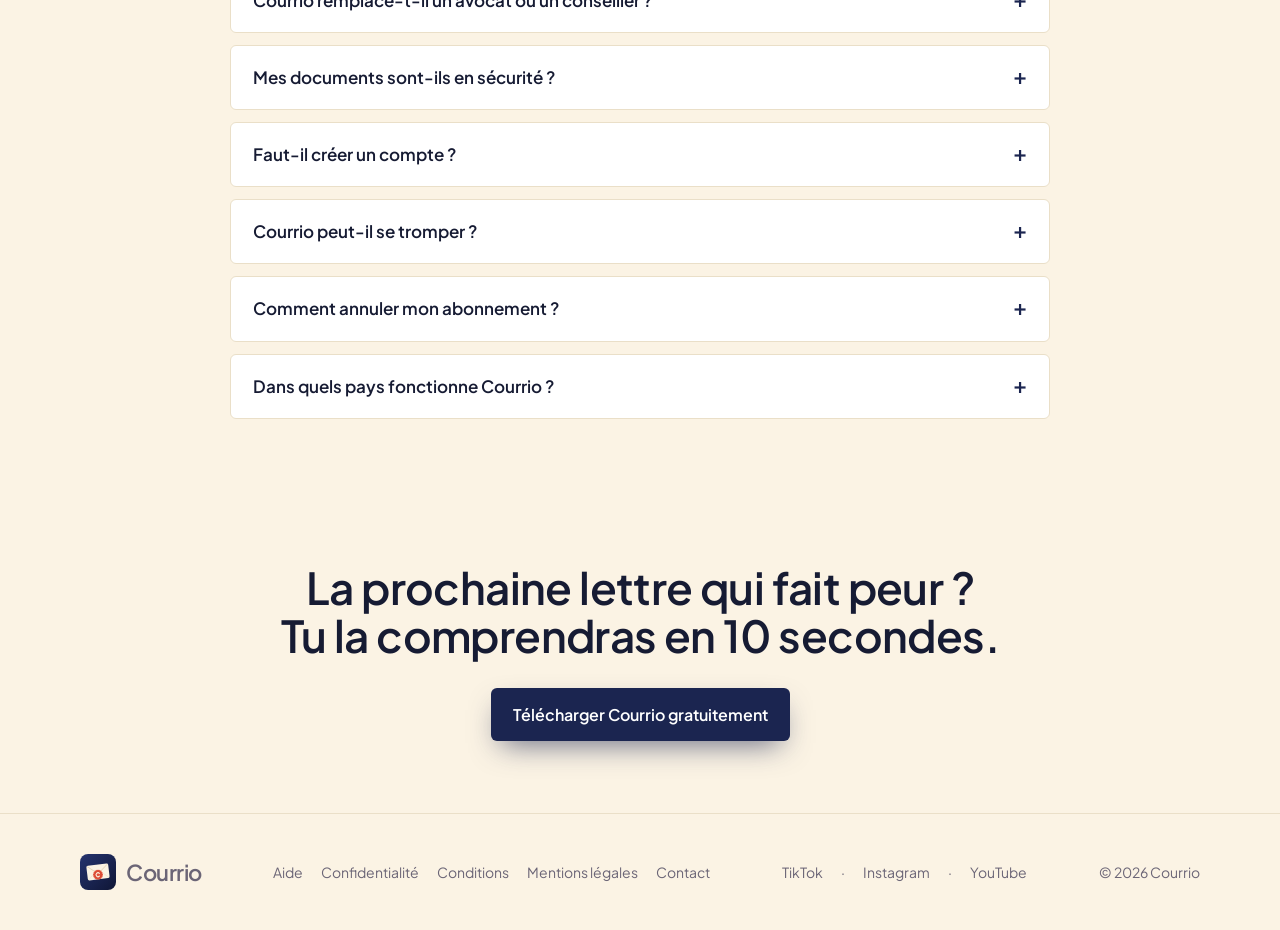
==== commit 5de8a5d3: "Aperçu du 31/10/2026 (courrio 89f152e)" ====
--- a/index.html
+++ b/index.html
@@ -54,7 +54,7 @@
     <section class="hero">
       <div class="container">
         <div>
-          <span class="eyebrow">✨ Nouveau · L'assistant IA de ta paperasse</span>
+          <span class="eyebrow">Nouveau · L'assistant IA de ta paperasse</span>
           <h1>Ton courrier,<br><em>enfin clair.</em></h1>
           <p class="lead">Prends une lettre en photo. Courrio t'explique ce qu'elle veut dire, ce que tu dois faire, et <strong>avant quand</strong>. Impôts, CAF, amendes, factures, contrats… et même les arnaques.</p>
           <div class="cta-row" id="telecharger">
@@ -69,9 +69,9 @@
             <a class="btn btn-ghost" href="app/">Essayer sur le web →</a>
           </div>
           <div class="trust">
-            <span>🔒 Documents gardés sur ton téléphone</span>
-            <span>🌍 9 langues</span>
-            <span>🎁 Essai gratuit 7 jours</span>
+            <span>Documents gardés sur ton téléphone</span>
+            <span>9 langues</span>
+            <span>Essai gratuit 7 jours</span>
           </div>
         </div>
 
@@ -86,8 +86,8 @@
             <div class="result">
               <div class="card"><span class="pill red">● Urgent</span><b>Avis de contravention</b>Tu as été flashé à 58 km/h au lieu de 50. Paie vite : 90 € au lieu de 135 €.</div>
               <div class="card"><b>À payer</b><span class="amount">90,00 €</span><br>avant le 8 novembre · dans 10 jours</div>
-              <div class="card"><b>Ce que tu dois faire</b>✅ Vérifie la photo sur antai.gouv.fr<br>✅ Paie en ligne avec le n° de télépaiement</div>
-              <div class="card"><span class="pill green">● Aucun signe d'arnaque</span><b>🔔 Rappel activé</b>J-7, J-3 et J-1</div>
+              <div class="card"><b>Ce que tu dois faire</b>– Vérifie la photo sur antai.gouv.fr<br>– Paie en ligne avec le n° de télépaiement</div>
+              <div class="card"><span class="pill green">● Aucun signe d'arnaque</span><b>Rappel activé</b>J-7, J-3 et J-1</div>
             </div>
           </div>
         </div>
@@ -126,12 +126,12 @@
           <p>Tout ce qu'il faut pour ne plus jamais rater une échéance ni payer une pénalité pour rien.</p>
         </div>
         <div class="features">
-          <div class="feature"><div class="ico">🧠</div><h3>En clair</h3><p>Le jargon administratif traduit en 3 phrases simples. Les mots compliqués sont expliqués.</p></div>
-          <div class="feature"><div class="ico">🚦</div><h3>Urgence & montants</h3><p>Vert, orange ou rouge : tu sais tout de suite si c'est grave, combien et avant quand.</p></div>
-          <div class="feature"><div class="ico">🛡️</div><h3>Arnaque ou pas ?</h3><p>Faux SMS des impôts, fausse amende, faux colis : Courrio repère les signaux d'arnaque.</p></div>
-          <div class="feature"><div class="ico">⏰</div><h3>Rappels automatiques</h3><p>Une notification J-7, J-3 et J-1 avant chaque date limite. Fini les majorations.</p></div>
-          <div class="feature"><div class="ico">✍️</div><h3>Lettres en 1 clic</h3><p>Contestation, délai de paiement, résiliation, réclamation : une lettre prête à envoyer, en PDF.</p></div>
-          <div class="feature"><div class="ico">💬</div><h3>Pose tes questions</h3><p>« Et si je ne paie pas ? » « Puis-je payer en 3 fois ? » Courrio répond à partir de ton document.</p></div>
+          <div class="feature"><div class="ico"><svg viewBox="0 0 24 24" fill="none" stroke="currentColor" stroke-width="1.6" stroke-linecap="round" stroke-linejoin="round" aria-hidden="true"><path d="M6 3h9l3 3v15H6z"/><path d="M9 10h6M9 14h6M9 18h3"/></svg></div><h3>En clair</h3><p>Le jargon administratif traduit en 3 phrases simples. Les mots compliqués sont expliqués.</p></div>
+          <div class="feature"><div class="ico"><svg viewBox="0 0 24 24" fill="none" stroke="currentColor" stroke-width="1.6" stroke-linecap="round" stroke-linejoin="round" aria-hidden="true"><circle cx="12" cy="12" r="9"/><path d="M12 7v5l3 2"/></svg></div><h3>Urgence & montants</h3><p>Vert, orange ou rouge : tu sais tout de suite si c'est grave, combien et avant quand.</p></div>
+          <div class="feature"><div class="ico"><svg viewBox="0 0 24 24" fill="none" stroke="currentColor" stroke-width="1.6" stroke-linecap="round" stroke-linejoin="round" aria-hidden="true"><path d="M12 3l7 3v6c0 4.5-3 7.5-7 9-4-1.5-7-4.5-7-9V6z"/><path d="M9 12l2 2 4-4"/></svg></div><h3>Arnaque ou pas ?</h3><p>Faux SMS des impôts, fausse amende, faux colis : Courrio repère les signaux d'arnaque.</p></div>
+          <div class="feature"><div class="ico"><svg viewBox="0 0 24 24" fill="none" stroke="currentColor" stroke-width="1.6" stroke-linecap="round" stroke-linejoin="round" aria-hidden="true"><path d="M6 17V11a6 6 0 0112 0v6l1.5 2h-15z"/><path d="M10 21h4"/></svg></div><h3>Rappels automatiques</h3><p>Une notification J-7, J-3 et J-1 avant chaque date limite. Fini les majorations.</p></div>
+          <div class="feature"><div class="ico"><svg viewBox="0 0 24 24" fill="none" stroke="currentColor" stroke-width="1.6" stroke-linecap="round" stroke-linejoin="round" aria-hidden="true"><path d="M4 20l4-1L19 8l-3-3L5 16z"/><path d="M14 7l3 3"/></svg></div><h3>Lettres en 1 clic</h3><p>Contestation, délai de paiement, résiliation, réclamation : une lettre prête à envoyer, en PDF.</p></div>
+          <div class="feature"><div class="ico"><svg viewBox="0 0 24 24" fill="none" stroke="currentColor" stroke-width="1.6" stroke-linecap="round" stroke-linejoin="round" aria-hidden="true"><path d="M4 5h16v11H9l-5 4z"/></svg></div><h3>Pose tes questions</h3><p>« Et si je ne paie pas ? » « Puis-je payer en 3 fois ? » Courrio répond à partir de ton document.</p></div>
         </div>
       </div>
     </section>
@@ -142,9 +142,9 @@
           <h2>Pour tous les papiers du quotidien.</h2>
         </div>
         <div class="chips">
-          <span class="chip">🧾 Impôts</span><span class="chip">👨‍👩‍👧 CAF</span><span class="chip">🚗 Amendes</span><span class="chip">💡 Factures</span>
-          <span class="chip">🏠 Bail & logement</span><span class="chip">🏥 Santé & mutuelle</span><span class="chip">🏦 Banque</span><span class="chip">🛡️ Assurance</span>
-          <span class="chip">💼 URSSAF</span><span class="chip">⚖️ Huissier</span><span class="chip">🎓 École</span><span class="chip">📱 SMS suspects</span>
+          <span class="chip">Impôts</span><span class="chip">CAF</span><span class="chip">Amendes</span><span class="chip">Factures</span>
+          <span class="chip">Bail & logement</span><span class="chip">Santé & mutuelle</span><span class="chip">Banque</span><span class="chip">Assurance</span>
+          <span class="chip">URSSAF</span><span class="chip">Huissier</span><span class="chip">École</span><span class="chip">SMS suspects</span>
         </div>
       </div>
     </section>
--- a/assets/style.css
+++ b/assets/style.css
@@ -12,7 +12,7 @@
   --text: #161b33;
   --muted: #6b6576;
   --shadow: 0 20px 60px -20px rgba(27, 37, 80, 0.35);
-  --radius: 22px;
+  --radius: 8px;
   color-scheme: light;
 }
 
@@ -47,7 +47,7 @@
 /* Nav */
 .nav { position: sticky; top: 0; z-index: 20; backdrop-filter: blur(14px); background: color-mix(in srgb, var(--bg) 82%, transparent); border-bottom: 1px solid var(--border); }
 .nav .container { display: flex; align-items: center; gap: 24px; height: 68px; }
-.brand { display: flex; align-items: center; gap: 10px; font-weight: 800; font-size: 22px; text-decoration: none; letter-spacing: -0.5px; }
+.brand { display: flex; align-items: center; gap: 10px; font-weight: 600; font-size: 22px; text-decoration: none; letter-spacing: -0.5px; }
 .brand img { width: 36px; height: 36px; }
 .nav-links { display: flex; gap: 22px; margin-left: auto; }
 .nav-links a { text-decoration: none; color: var(--muted); font-weight: 600; font-size: 15px; }
@@ -55,27 +55,28 @@
 @media (max-width: 760px) { .nav-links { display: none; } .nav .btn { margin-left: auto; } }
 
 /* Buttons */
-.btn { display: inline-flex; align-items: center; justify-content: center; gap: 10px; padding: 14px 22px; border-radius: 16px; font-weight: 800; font-size: 16px; text-decoration: none; border: 0; cursor: pointer; transition: transform 0.15s ease, box-shadow 0.15s ease; }
+.btn { display: inline-flex; align-items: center; justify-content: center; gap: 10px; padding: 14px 22px; border-radius: 6px; font-weight: 600; font-size: 16px; text-decoration: none; border: 0; cursor: pointer; transition: transform 0.15s ease, box-shadow 0.15s ease; }
 .btn:hover { transform: translateY(-2px); }
-.btn-primary { background: var(--encre); color: #fff; box-shadow: 0 12px 30px -10px rgba(91, 61, 245, 0.7); }
+.btn-primary { background: var(--encre); color: #fff; box-shadow: 0 12px 30px -10px rgba(27, 37, 80, 0.7); }
 .btn-ghost { background: var(--encre-soft); color: var(--encre); }
 @media (prefers-color-scheme: dark) { .btn-ghost { color: #f2a08f; } }
-.btn-small { padding: 10px 16px; font-size: 14px; border-radius: 12px; }
+.btn-small { padding: 10px 16px; font-size: 14px; border-radius: 6px; }
 
-.store { display: inline-flex; align-items: center; gap: 12px; padding: 10px 18px; border-radius: 14px; background: #0a0f2a; color: #fff; text-decoration: none; border: 1px solid rgba(255, 255, 255, 0.15); min-width: 180px; }
+.store { display: inline-flex; align-items: center; gap: 12px; padding: 10px 18px; border-radius: 6px; background: #0a0f2a; color: #fff; text-decoration: none; border: 1px solid rgba(255, 255, 255, 0.15); min-width: 180px; }
 .store svg { width: 26px; height: 26px; flex-shrink: 0; }
 .store small { display: block; font-size: 11px; opacity: 0.8; line-height: 1.1; }
 .store strong { display: block; font-size: 18px; line-height: 1.2; }
 
 /* Hero */
 .hero { padding: 72px 0 40px; position: relative; }
-.hero::before { content: ''; position: absolute; inset: -200px -10% auto auto; width: 620px; height: 620px; background: radial-gradient(circle, rgba(25, 199, 154, 0.22), transparent 65%); pointer-events: none; }
+.hero::before { content: ''; position: absolute; inset: -200px -10% auto auto; width: 620px; height: 620px; background: radial-gradient(circle, rgba(226, 81, 59, 0.22), transparent 65%); pointer-events: none; }
 .hero .container { display: grid; grid-template-columns: 1.1fr 0.9fr; gap: 48px; align-items: center; }
 @media (max-width: 900px) { .hero .container { grid-template-columns: 1fr; } .hero { padding-top: 40px; } }
-.eyebrow { display: inline-flex; align-items: center; gap: 8px; padding: 6px 14px; border-radius: 999px; background: var(--encre-soft); color: var(--encre); font-weight: 700; font-size: 14px; }
+.eyebrow { display: inline-flex; align-items: center; gap: 8px; padding: 6px 14px; border-radius: 4px; background: var(--encre-soft); color: var(--encre); font-weight: 600; font-size: 14px; }
 @media (prefers-color-scheme: dark) { .eyebrow { color: #f2a08f; } }
-h1 { font-size: clamp(40px, 7vw, 68px); line-height: 1.02; letter-spacing: -2px; font-weight: 800; margin: 18px 0; }
+h1 { font-size: clamp(40px, 7vw, 68px); line-height: 1.02; letter-spacing: -1px; font-weight: 600; margin: 18px 0; }
 h1 em { font-style: normal; background: linear-gradient(120deg, var(--encre), #7a3f6e 60%, var(--cire)); -webkit-background-clip: text; background-clip: text; color: transparent; }
+@media (prefers-color-scheme: dark) { h1 em { background-image: linear-gradient(120deg, #f7f1e6, #f2a08f 55%, var(--cire)); } }
 .lead { font-size: clamp(18px, 2.2vw, 21px); color: var(--muted); max-width: 560px; }
 .cta-row { display: flex; flex-wrap: wrap; gap: 12px; margin-top: 28px; }
 .trust { display: flex; flex-wrap: wrap; gap: 18px; margin-top: 22px; color: var(--muted); font-size: 14px; font-weight: 600; }
@@ -83,21 +84,21 @@
 /* Phone mockup with motion */
 .phone { width: min(330px, 100%); margin-inline: auto; aspect-ratio: 9 / 19; border-radius: 46px; background: #0a0f2a; padding: 12px; box-shadow: var(--shadow), 0 0 0 2px rgba(255, 255, 255, 0.06) inset; position: relative; }
 .screen { width: 100%; height: 100%; border-radius: 36px; background: #fbf3e4; overflow: hidden; position: relative; color: #161b33; }
-.screen .letter { position: absolute; inset: 40px 26px auto; height: 300px; background: #fff; border-radius: 14px; padding: 20px; box-shadow: 0 10px 30px -12px rgba(20, 17, 43, 0.25); animation: letterOut 9s infinite; }
+.screen .letter { position: absolute; inset: 40px 26px auto; height: 300px; background: #fff; border-radius: 6px; padding: 20px; box-shadow: 0 10px 30px -12px rgba(22, 27, 51, 0.25); animation: letterOut 9s infinite; }
 .letter .l { height: 9px; border-radius: 5px; background: #eadfc8; margin-bottom: 12px; }
 .letter .l.h { width: 55%; height: 13px; background: #e5d6bc; }
-.letter .stamp { position: absolute; right: 18px; top: 18px; width: 46px; height: 46px; border-radius: 10px; border: 2px dashed #d9415a; opacity: 0.6; }
-.beam { position: absolute; left: 26px; right: 26px; top: 40px; height: 46px; background: linear-gradient(transparent, rgba(25, 199, 154, 0.65), transparent); animation: scan 9s infinite; }
+.letter .stamp { position: absolute; right: 18px; top: 18px; width: 46px; height: 46px; border-radius: 6px; border: 2px dashed #d9415a; opacity: 0.6; }
+.beam { position: absolute; left: 26px; right: 26px; top: 40px; height: 46px; background: linear-gradient(transparent, rgba(226, 81, 59, 0.65), transparent); animation: scan 9s infinite; }
 .result { position: absolute; inset: 30px 18px; display: flex; flex-direction: column; gap: 10px; }
-.card { background: #fff; border-radius: 16px; padding: 14px; box-shadow: 0 8px 22px -12px rgba(20, 17, 43, 0.3); opacity: 0; transform: translateY(18px); animation: cardIn 9s infinite; font-size: 13px; line-height: 1.4; }
+.card { background: #fff; border-radius: 6px; padding: 14px; box-shadow: 0 8px 22px -12px rgba(22, 27, 51, 0.3); opacity: 0; transform: translateY(18px); animation: cardIn 9s infinite; font-size: 13px; line-height: 1.4; }
 .card b { display: block; font-size: 14px; margin-bottom: 2px; }
 .card:nth-child(2) { animation-delay: 0.25s; }
 .card:nth-child(3) { animation-delay: 0.5s; }
 .card:nth-child(4) { animation-delay: 0.75s; }
-.pill { display: inline-block; font-weight: 800; font-size: 11px; padding: 3px 9px; border-radius: 999px; margin-bottom: 6px; }
+.pill { display: inline-block; font-weight: 600; font-size: 11px; padding: 3px 9px; border-radius: 4px; margin-bottom: 6px; }
 .pill.red { background: #ffe3e4; color: #e03e44; }
 .pill.green { background: #d9f7ee; color: #0f9b77; }
-.amount { font-size: 22px; font-weight: 800; color: #1b2550; }
+.amount { font-size: 22px; font-weight: 600; color: #1b2550; }
 @keyframes scan { 0%, 4% { transform: translateY(0); opacity: 0; } 8% { opacity: 1; } 30% { transform: translateY(250px); opacity: 1; } 36%, 100% { transform: translateY(250px); opacity: 0; } }
 @keyframes letterOut { 0%, 34% { opacity: 1; transform: scale(1); } 40%, 92% { opacity: 0; transform: scale(0.92); } 100% { opacity: 1; transform: scale(1); } }
 @keyframes cardIn { 0%, 38% { opacity: 0; transform: translateY(18px); } 44%, 90% { opacity: 1; transform: translateY(0); } 96%, 100% { opacity: 0; transform: translateY(-8px); } }
@@ -106,21 +107,21 @@
 /* Sections */
 section { padding: 72px 0; }
 .section-title { text-align: center; max-width: 760px; margin: 0 auto 44px; }
-h2 { font-size: clamp(30px, 4.5vw, 44px); line-height: 1.1; letter-spacing: -1.2px; font-weight: 800; margin-bottom: 14px; }
+h2 { font-size: clamp(30px, 4.5vw, 44px); line-height: 1.1; letter-spacing: -0.6px; font-weight: 600; margin-bottom: 14px; }
 .section-title p { color: var(--muted); font-size: 18px; }
 
 .stats { display: grid; grid-template-columns: repeat(3, 1fr); gap: 16px; }
 @media (max-width: 760px) { .stats { grid-template-columns: 1fr; } }
 .stat { background: var(--surface); border: 1px solid var(--border); border-radius: var(--radius); padding: 26px; }
-.stat strong { display: block; font-size: 44px; font-weight: 800; letter-spacing: -1.5px; color: var(--encre); }
-@media (prefers-color-scheme: dark) { .stat strong { color: #9b85ff; } }
+.stat strong { display: block; font-size: 44px; font-weight: 600; letter-spacing: -1.5px; color: var(--encre); }
+@media (prefers-color-scheme: dark) { .stat strong { color: #f2a08f; } }
 .stat span { color: var(--muted); }
 .source { text-align: center; color: var(--muted); font-size: 13px; margin-top: 14px; }
 
 .steps { display: grid; grid-template-columns: repeat(3, 1fr); gap: 18px; counter-reset: step; }
 @media (max-width: 860px) { .steps { grid-template-columns: 1fr; } }
 .step { background: var(--surface); border: 1px solid var(--border); border-radius: var(--radius); padding: 28px; position: relative; }
-.step::before { counter-increment: step; content: counter(step); display: grid; place-items: center; width: 40px; height: 40px; border-radius: 12px; background: var(--encre); color: #fff; font-weight: 800; margin-bottom: 16px; }
+.step::before { counter-increment: step; content: counter(step); display: grid; place-items: center; width: 40px; height: 40px; border-radius: 6px; background: var(--encre); color: #fff; font-weight: 600; margin-bottom: 16px; }
 .step h3, .feature h3 { font-size: 20px; margin-bottom: 6px; letter-spacing: -0.3px; }
 .step p, .feature p { color: var(--muted); }
 
@@ -129,33 +130,33 @@
 @media (max-width: 620px) { .features { grid-template-columns: 1fr; } }
 .feature { background: var(--surface); border: 1px solid var(--border); border-radius: var(--radius); padding: 26px; transition: transform 0.2s ease, box-shadow 0.2s ease; }
 .feature:hover { transform: translateY(-4px); box-shadow: var(--shadow); }
-.feature .ico { font-size: 30px; width: 56px; height: 56px; display: grid; place-items: center; border-radius: 16px; background: var(--encre-soft); margin-bottom: 14px; }
+.feature .ico { color: var(--encre); width: 56px; height: 56px; display: grid; place-items: center; border-radius: 6px; background: var(--encre-soft); margin-bottom: 14px; }
 
 .chips { display: flex; flex-wrap: wrap; gap: 10px; justify-content: center; }
-.chip { padding: 10px 16px; border-radius: 999px; background: var(--surface); border: 1px solid var(--border); font-weight: 700; }
+.chip { padding: 10px 16px; border-radius: 4px; background: var(--surface); border: 1px solid var(--border); font-weight: 600; }
 
-.band { background: linear-gradient(135deg, var(--encre), var(--encre-deep)); color: #fff; border-radius: 32px; padding: 56px; display: grid; grid-template-columns: 1fr 1fr; gap: 40px; align-items: center; position: relative; overflow: hidden; }
-.band::after { content: ''; position: absolute; width: 420px; height: 420px; border-radius: 50%; background: rgba(25, 199, 154, 0.25); right: -140px; top: -180px; }
+.band { background: linear-gradient(135deg, var(--encre), var(--encre-deep)); color: #fff; border-radius: 10px; padding: 56px; display: grid; grid-template-columns: 1fr 1fr; gap: 40px; align-items: center; position: relative; overflow: hidden; }
+.band::after { content: none; }
 .band p { color: rgba(255, 255, 255, 0.85); font-size: 18px; }
 .band h2 { color: #fff; }
 .langs { display: flex; flex-wrap: wrap; gap: 10px; position: relative; z-index: 1; }
-.langs span { background: rgba(255, 255, 255, 0.14); border: 1px solid rgba(255, 255, 255, 0.25); padding: 10px 16px; border-radius: 14px; font-weight: 700; }
+.langs span { background: rgba(255, 255, 255, 0.14); border: 1px solid rgba(255, 255, 255, 0.25); padding: 10px 16px; border-radius: 6px; font-weight: 600; }
 @media (max-width: 860px) { .band { grid-template-columns: 1fr; padding: 36px 24px; } }
 
 .pricing { display: grid; grid-template-columns: repeat(3, 1fr); gap: 18px; align-items: stretch; }
 @media (max-width: 960px) { .pricing { grid-template-columns: 1fr; max-width: 480px; margin-inline: auto; } }
 .plan { background: var(--surface); border: 1px solid var(--border); border-radius: var(--radius); padding: 30px; display: flex; flex-direction: column; gap: 14px; position: relative; }
 .plan.best { border: 2.5px solid var(--encre); box-shadow: var(--shadow); }
-.plan .tag { position: absolute; top: -14px; left: 50%; transform: translateX(-50%); background: var(--cire); color: #fff; font-weight: 800; font-size: 13px; padding: 5px 14px; border-radius: 999px; white-space: nowrap; }
-.plan .price { font-size: 42px; font-weight: 800; letter-spacing: -1.5px; }
+.plan .tag { position: absolute; top: -14px; left: 50%; transform: translateX(-50%); background: var(--cire); color: #fff; font-weight: 600; font-size: 13px; padding: 5px 14px; border-radius: 4px; white-space: nowrap; }
+.plan .price { font-size: 42px; font-weight: 600; letter-spacing: -1.5px; }
 .plan .price small { font-size: 16px; color: var(--muted); font-weight: 600; letter-spacing: 0; }
 .plan ul { list-style: none; display: grid; gap: 10px; flex: 1; }
-.plan li::before { content: '✓'; color: var(--cire); font-weight: 900; margin-right: 10px; }
+.plan li::before { content: '—'; color: var(--cire); margin-right: 10px; }
 .plan .muted { color: var(--muted); font-size: 14px; }
 
 .faq { max-width: 820px; margin-inline: auto; display: grid; gap: 12px; }
-details { background: var(--surface); border: 1px solid var(--border); border-radius: 18px; padding: 18px 22px; }
-summary { cursor: pointer; font-weight: 700; font-size: 17px; list-style: none; display: flex; justify-content: space-between; gap: 12px; }
+details { background: var(--surface); border: 1px solid var(--border); border-radius: 6px; padding: 18px 22px; }
+summary { cursor: pointer; font-weight: 600; font-size: 17px; list-style: none; display: flex; justify-content: space-between; gap: 12px; }
 summary::after { content: '+'; color: var(--encre); font-size: 22px; line-height: 1; }
 details[open] summary::after { content: '–'; }
 details p { color: var(--muted); margin-top: 10px; }
@@ -169,7 +170,7 @@
 footer a { text-decoration: none; }
 footer a:hover { color: var(--text); }
 .socials { display: flex; gap: 12px; }
-.socials a { width: 40px; height: 40px; display: grid; place-items: center; border-radius: 12px; background: var(--surface); border: 1px solid var(--border); }
+.socials a { width: 40px; height: 40px; display: grid; place-items: center; border-radius: 6px; background: var(--surface); border: 1px solid var(--border); }
 .socials svg { width: 18px; height: 18px; fill: currentColor; }
 
 /* Reveal on scroll */
@@ -183,7 +184,10 @@
 .legal h2 { font-size: 24px; letter-spacing: -0.4px; margin: 34px 0 10px; }
 .legal p, .legal li { color: var(--muted); margin-bottom: 10px; }
 .legal ul { padding-left: 22px; }
-.legal .note { background: var(--encre-soft); border-radius: 14px; padding: 14px 18px; color: var(--text); font-size: 15px; }
+.legal .note { background: var(--encre-soft); border-radius: 6px; padding: 14px 18px; color: var(--text); font-size: 15px; }
 .legal table { width: 100%; border-collapse: collapse; margin: 12px 0; font-size: 15px; }
 .legal th, .legal td { border: 1px solid var(--border); padding: 10px; text-align: left; vertical-align: top; color: var(--muted); }
 .legal th { color: var(--text); background: var(--surface); }
+
+.feature .ico svg { width: 26px; height: 26px; }
+@media (prefers-color-scheme: dark) { .feature .ico { color: #f2a08f; } }
